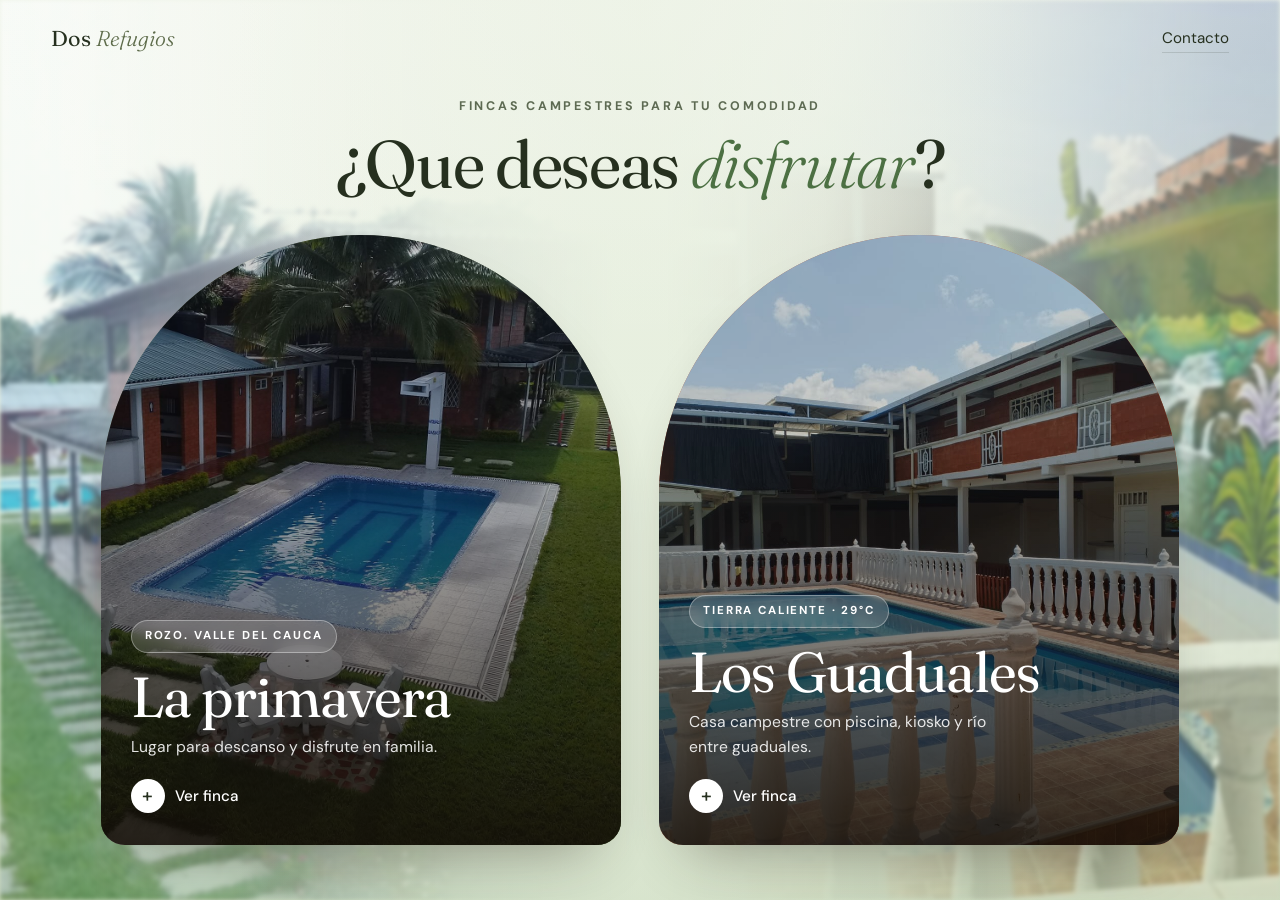
==== index.html @ af1a8a6b "feature. add page index" ====
<!DOCTYPE html>
<html lang="es">
<head>
  <meta charset="UTF-8">
  <meta name="viewport" content="width=device-width, initial-scale=1.0">
  <title>Dos Refugios · Fincas campestres en alquiler</title>
  <meta name="description" content="Alquiler de dos fincas campestres: El Mirador, en la montaña, y Los Guaduales, en tierra caliente.">
  <link rel="preconnect" href="https://fonts.googleapis.com">
  <link rel="preconnect" href="https://fonts.gstatic.com" crossorigin>
  <link href="https://fonts.googleapis.com/css2?family=Fraunces:ital,opsz,wght@0,9..144,300;0,9..144,500;1,9..144,300;1,9..144,400&family=DM+Sans:wght@400;500;700&display=swap" rel="stylesheet">
  <link rel="stylesheet" href="css/inicio.css">
</head>
<body>

  <!-- ============ FONDO: 2 fotos que se funden entre sí ============ -->
  <div class="bg" aria-hidden="true">
    <div class="bg__img bg__img--1"></div>
    <div class="bg__img bg__img--2"></div>
    <div class="bg__veil"></div>
  </div>

  <!-- ============ ENCABEZADO ============ -->
  <header class="top">
    <a href="index.html" class="logo">Dos <em>Refugios</em></a>
    <a href="#contacto" class="top__link">Contacto</a>
  </header>

  <!-- ============ MENÚ INICIAL ============ -->
  <main class="home">
    <div class="intro">
      <p class="intro__eyebrow">Fincas campestres para tu comodidad</p>
      <h1>¿Que deseas <em>disfrutar</em>?</h1>
    </div>

    <!-- Las cards se generan desde js/fincas-data.js -->
    <div class="cards" id="cards"></div>

    <noscript><p class="noscript">Activa JavaScript para ver las fincas.</p></noscript>
  </main>


  <!-- ============ VISTA EXPANDIDA DE FINCA ============ -->
  <div class="detail" id="detail" role="dialog" aria-modal="true" aria-labelledby="detailTitle" hidden>
    <button class="detail__close" id="detailClose" aria-label="Volver a las fincas">✕</button>
    <div class="detail__scroll" id="detailScroll">

      <header class="detail__hero" id="detailHero">
        <div class="detail__hero-text">
          <span class="tag" id="detailTag"></span>
          <h2 id="detailTitle"></h2>
          <p id="detailLema"></p>
        </div>
      </header>

      <div class="detail__body">
        <section class="block block--intro">
          <div>
            <p class="detail__place" id="detailPlace"></p>
            <p class="detail__desc" id="detailDesc"></p>
          </div>
          <ul class="facts" id="detailFacts"></ul>
        </section>

        <section class="block">
          <h3>Fotos</h3>
          <div class="thumbs" id="detailThumbs"></div>
        </section>

        <section class="block">
          <h3>Comodidades</h3>
          <ul class="chips" id="detailAmenities"></ul>
        </section>

        <section class="block">
          <h3>Tarifas</h3>
          <ul class="prices" id="detailPrices"></ul>
          <p class="note">Precios en pesos colombianos. Depósito del 50 % para confirmar.</p>
        </section>

        <div class="detail__cta">
          <a class="btn btn--accent" id="detailWhatsapp" target="_blank" rel="noopener">Reservar por WhatsApp</a>
          <a class="btn btn--line" id="detailPage">Ver página completa</a>
        </div>
      </div>
    </div>
  </div>

  <script src="js/fincas-data.js"></script>
  <script src="js/inicio.js"></script>
</body>
</html>
---- css/inicio.css ----
/* =========================================================
   DOS REFUGIOS · Página de inicio (menú de fincas)
   ========================================================= */

/* ---------- Variables (colores y fondo de página ajustables) ---------- */
:root {
  /* Fondo natural y fresco: cielo claro → verde salvia */
  --fondo-cielo: #f3f6ee;
  --fondo-medio: #e4ecda;
  --fondo-pasto: #d3e0c4;
  --luz-sol: rgba(255, 232, 178, .6);   /* resplandor cálido arriba a la derecha */
  --luz-hoja: rgba(160, 196, 150, .45); /* brillo verde a la izquierda */

  --fondo-pagina: #eef2e6;   /* color de bloques claros (vista expandida) */
  --papel: #fbfcf8;
  --tinta: #26301f;
  --tinta-suave: #5d6a52;
  --linea: rgba(38, 48, 31, .14);
  --colinas: #9fb98b;        /* color de las montañas del pie */
  --musgo: #4c7043;

  /* ---- Fotos de fondo (ajustables) ---- */
  /* Las imágenes se cambian en .bg__img--1 y .bg__img--2 (más abajo) */
  --fondo-1-pos: center 60%;
  --fondo-2-pos: center 55%;
  --velo: .3;         /* 0 = fotos nítidas · 0.8 = muy suaves (más legible) */
  --desenfoque: 2px;  /* 0px = sin desenfoque */
  --fundido: 10%;     /* hasta dónde la foto se ve completa antes de empezar a difuminarse */
  --verde-centro: #e8f0e0;                       /* verde claro del centro */
  --verde-centro-velo: rgba(232, 240, 224, .45); /* refuerzo del verde en el centro */

  --accent: #5d6b4a;         /* lo cambia JS según la finca abierta */

  --serif: "Fraunces", Georgia, serif;
  --sans: "DM Sans", system-ui, sans-serif;

  --arco: 260px 260px 24px 24px; /* forma de las cards (ventana campestre) */
  --ease: cubic-bezier(.76, 0, .24, 1);
  --ease-out: cubic-bezier(.16, 1, .3, 1);
  --gutter: clamp(16px, 4vw, 56px);
}

/* ---------- Base ---------- */
*, *::before, *::after { box-sizing: border-box; margin: 0; padding: 0; }


body {
  min-height: 100vh;
  display: flex;
  flex-direction: column;
  font-family: var(--sans);
  color: var(--tinta);
  background:
    radial-gradient(60vw 55vh at 88% -5%, var(--luz-sol), transparent 70%),
    radial-gradient(55vw 70vh at -5% 35%, var(--luz-hoja), transparent 70%),
    linear-gradient(180deg, var(--fondo-cielo) 0%, var(--fondo-medio) 55%, var(--fondo-pasto) 100%);
  background-color: var(--fondo-medio);
  line-height: 1.6;
  -webkit-font-smoothing: antialiased;
}
body.is-locked { overflow: hidden; }

a { color: inherit; }
button { font: inherit; color: inherit; cursor: pointer; }
em { font-family: var(--serif); font-style: italic; font-weight: 300; }
h1, h2, h3 { font-family: var(--serif); font-weight: 400; line-height: 1.05; letter-spacing: -0.02em; }

/* ---------- Fondo con las 2 fotos ----------
   Cada foto ocupa su mitad de pantalla y se va desvaneciendo poco a
   poco hacia el centro, donde solo queda un verde claro. Así las fotos
   nunca se tocan: entre ellas hay una franja verde suave.             */
.bg {
  position: fixed;
  inset: 0;
  z-index: -1;
  overflow: hidden;
  background: var(--verde-centro);
}
.bg__img {
  position: absolute;
  top: 0; bottom: 0;
  width: 50%;
  background-size: cover;
  background-repeat: no-repeat;
  filter: blur(var(--desenfoque)) saturate(1.05);
  animation: respirar 28s ease-in-out infinite alternate;
}
/* Máscara con varias paradas = degradado largo y suave (no lineal) */
.bg__img--1 {
  left: 0;
  transform-origin: left center;
  background-image: url('../img/fondo-1.jpg'); /* foto izquierda */
  background-position: var(--fondo-1-pos);
  -webkit-mask-image: linear-gradient(90deg, #000 0%, #000 var(--fundido), rgba(0,0,0,.75) calc(var(--fundido) + 20%), rgba(0,0,0,.4) calc(var(--fundido) + 42%), rgba(0,0,0,.12) calc(var(--fundido) + 62%), transparent 96%);
          mask-image: linear-gradient(90deg, #000 0%, #000 var(--fundido), rgba(0,0,0,.75) calc(var(--fundido) + 20%), rgba(0,0,0,.4) calc(var(--fundido) + 42%), rgba(0,0,0,.12) calc(var(--fundido) + 62%), transparent 96%);
}
.bg__img--2 {
  right: 0;
  transform-origin: right center;
  background-image: url('../img/fondo-2.jpg'); /* foto derecha */
  background-position: var(--fondo-2-pos);
  -webkit-mask-image: linear-gradient(270deg, #000 0%, #000 var(--fundido), rgba(0,0,0,.75) calc(var(--fundido) + 20%), rgba(0,0,0,.4) calc(var(--fundido) + 42%), rgba(0,0,0,.12) calc(var(--fundido) + 62%), transparent 96%);
          mask-image: linear-gradient(270deg, #000 0%, #000 var(--fundido), rgba(0,0,0,.75) calc(var(--fundido) + 20%), rgba(0,0,0,.4) calc(var(--fundido) + 42%), rgba(0,0,0,.12) calc(var(--fundido) + 62%), transparent 96%);
  animation-delay: -14s;
}
/* Velo: franja verde clara en el centro + claro arriba + verde abajo */
.bg__veil {
  position: absolute;
  inset: 0;
  background:
    linear-gradient(90deg, transparent 18%, var(--verde-centro-velo) 50%, transparent 82%),
    radial-gradient(70vw 50vh at 50% 0%, rgba(243, 246, 238, .85), transparent 75%),
    linear-gradient(180deg,
      rgba(243, 246, 238, calc(var(--velo) + .15)) 0%,
      rgba(228, 236, 218, var(--velo)) 45%,
      rgba(159, 185, 139, calc(var(--velo) + .1)) 100%);
}
/* Movimiento muy lento para dar vida al fondo */
@keyframes respirar {
  from { transform: scale(1.03); }
  to   { transform: scale(1.08) translateY(-1%); }
}

/* ---------- Encabezado ---------- */
.top {
  display: flex;
  justify-content: space-between;
  align-items: center;
  padding: 22px var(--gutter);
}
.logo { font-family: var(--serif); font-size: 1.35rem; text-decoration: none; }
.logo em { color: var(--accent); }
.top__link { font-size: .95rem; text-decoration: none; border-bottom: 1px solid var(--linea); padding-bottom: 2px; }
.top__link:hover { border-color: currentColor; }

/* ---------- Intro ---------- */
.home { flex: 1; padding: clamp(4px, 2vh, 20px) var(--gutter) 24px; }

.intro { text-align: center; margin-bottom: clamp(22px, 4vh, 40px); }
.intro__eyebrow {
  font-size: .78rem;
  font-weight: 700;
  letter-spacing: .22em;
  text-transform: uppercase;
  color: var(--tinta-suave);
  margin-bottom: 12px;
}
.intro h1 { font-size: clamp(2.2rem, 5.5vw, 4.2rem); }
.intro h1 em { color: var(--musgo); }

/* ---------- Cards ---------- */
.cards {
  display: grid;
  grid-template-columns: repeat(2, minmax(0, 520px));
  justify-content: center;
  gap: clamp(20px, 3vw, 44px);
}

.card {
  position: relative;
  display: block;
  width: 100%;
  /* Alto = pantalla menos encabezado y título, para que quepa completa */
  height: clamp(400px, calc(100vh - 290px), 680px);
  height: clamp(400px, calc(100svh - 290px), 680px);
  border: none;
  border-radius: var(--arco);
  overflow: hidden;
  text-align: left;
  color: #fff;
  background: var(--color);
  box-shadow: 0 30px 60px -30px rgba(46, 36, 25, .45);
  transition: transform .6s var(--ease-out), box-shadow .6s var(--ease-out);
  isolation: isolate;
}
.card:hover, .card:focus-visible { transform: translateY(-8px); box-shadow: 0 40px 70px -30px rgba(46, 36, 25, .55); }
.card:focus-visible { outline: 3px solid var(--color); outline-offset: 6px; }

/* Fondo ajustable: imagen + posición + oscurecido vienen de fincas-data.js */
.card__bg {
  position: absolute; inset: 0;
  background: var(--img) var(--pos, center) / cover no-repeat;
  transition: transform 1.4s var(--ease-out);
  z-index: -2;
}
.card:hover .card__bg { transform: scale(1.06); }
.card::after {
  content: "";
  position: absolute; inset: 0;
  z-index: -1;
  background: linear-gradient(180deg, rgba(0, 0, 0, 0) 30%, rgba(20, 14, 8, .85) 100%),
              rgba(20, 14, 8, var(--dark, .3));
}

.card__body {
  position: absolute;
  left: 0; right: 0; bottom: 0;
  padding: 30px 30px 32px;
}
.tag {
  display: inline-block;
  font-size: .72rem;
  font-weight: 700;
  letter-spacing: .16em;
  text-transform: uppercase;
  padding: 6px 13px;
  border-radius: 999px;
  background: rgba(255, 255, 255, .16);
  border: 1px solid rgba(255, 255, 255, .35);
  backdrop-filter: blur(6px);
}
.card__title {
  display: block;
  font-family: var(--serif);
  font-size: clamp(2.5rem, 4.4vw, 3.8rem);
  line-height: 1.05;
  letter-spacing: -0.02em;
  margin: 14px 0 8px;
}
.card__lema { display: block; opacity: .88; font-size: .98rem; max-width: 320px; }
.card__more {
  display: inline-flex;
  align-items: center;
  gap: 10px;
  margin-top: 20px;
  font-weight: 500;
  font-size: .95rem;
}
.card__plus {
  width: 34px; height: 34px;
  display: grid; place-items: center;
  border-radius: 50%;
  background: #fff;
  color: var(--tinta);
  font-size: 1.2rem;
  transition: transform .5s var(--ease-out);
}
.card:hover .card__plus { transform: rotate(90deg); }

/* ---------- Colinas y pie ---------- */
.hills { display: block; width: 100%; height: 90px; color: var(--colinas); margin-top: 20px; }
.foot {
  background: var(--colinas);
  text-align: center;
  padding: 4px var(--gutter) 22px;
  font-size: .92rem;
  color: var(--tinta);
}
.foot__copy { opacity: .6; font-size: .82rem; margin-top: 4px; }
.noscript { text-align: center; color: var(--tinta-suave); }

/* =========================================================
   VISTA EXPANDIDA
   La card "crece" usando clip-path desde su posición hasta
   cubrir toda la pantalla (las coordenadas las pone JS).
   ========================================================= */
.detail {
  position: fixed;
  inset: 0;
  z-index: 50;
  background: var(--papel);
  transition: clip-path .8s var(--ease);
  will-change: clip-path;
}
.detail[hidden] { display: none; }

.detail__scroll { height: 100%; overflow-y: auto; overscroll-behavior: contain; }

.detail__close {
  position: fixed;
  top: 18px; right: 18px;
  z-index: 3;
  width: 48px; height: 48px;
  border-radius: 50%;
  border: none;
  background: rgba(255, 255, 255, .92);
  color: var(--tinta);
  font-size: 1.1rem;
  box-shadow: 0 8px 24px rgba(0, 0, 0, .2);
  opacity: 0;
  transform: scale(.6);
  transition: opacity .4s, transform .5s var(--ease-out);
}
.detail__close:hover { background: #fff; }

.detail__hero {
  position: relative;
  height: 100vh;
  height: 100svh;
  display: flex;
  align-items: flex-end;
  color: #fff;
  background:
    linear-gradient(180deg, rgba(0, 0, 0, 0) 35%, rgba(20, 14, 8, .8) 100%),
    linear-gradient(rgba(20, 14, 8, var(--dark, .3)), rgba(20, 14, 8, var(--dark, .3))),
    var(--img) var(--pos, center) / cover no-repeat,
    var(--accent);
  transition: background-image .5s;
}
.detail__hero-text {
  width: 100%;
  max-width: 1100px;
  margin: 0 auto;
  padding: 0 var(--gutter) clamp(40px, 9vh, 90px);
}
.detail__hero h2 { font-size: clamp(3.2rem, 10vw, 8rem); font-weight: 300; margin: 16px 0 10px; letter-spacing: -0.04em; }
.detail__hero p { font-size: clamp(1.05rem, 1.8vw, 1.35rem); opacity: .9; max-width: 560px; }

.detail__body {
  max-width: 1100px;
  margin: 0 auto;
  padding: clamp(50px, 8vw, 90px) var(--gutter) 70px;
}

/* Aparición del contenido una vez abierta la card */
.detail__hero-text, .detail__body { opacity: 0; transform: translateY(24px); transition: opacity .6s, transform .8s var(--ease-out); }
.detail.is-ready .detail__hero-text,
.detail.is-ready .detail__body { opacity: 1; transform: none; }
.detail.is-ready .detail__body { transition-delay: .12s; }
.detail.is-ready .detail__close { opacity: 1; transform: none; }

.block { padding: 40px 0; border-top: 1px solid var(--linea); }
.block:first-child { border-top: none; padding-top: 0; }
.block h3 {
  font-family: var(--sans);
  font-size: .78rem;
  font-weight: 700;
  letter-spacing: .2em;
  text-transform: uppercase;
  color: var(--accent);
  margin-bottom: 20px;
}

.block--intro {
  display: grid;
  grid-template-columns: 1.4fr 1fr;
  gap: clamp(30px, 5vw, 70px);
  align-items: start;
}
.detail__place { font-weight: 500; color: var(--accent); margin-bottom: 12px; }
.detail__place::before { content: "📍 "; }
.detail__desc { font-family: var(--serif); font-weight: 300; font-size: clamp(1.25rem, 2.2vw, 1.65rem); line-height: 1.45; }

.facts { list-style: none; display: grid; grid-template-columns: 1fr 1fr; gap: 12px; }
.facts li { background: var(--fondo-pagina); border-radius: 16px; padding: 18px 20px; }
.facts strong { display: block; font-family: var(--serif); font-weight: 400; font-size: 2.2rem; line-height: 1.1; color: var(--accent); }
.facts span { font-size: .88rem; color: var(--tinta-suave); }

.thumbs { display: grid; grid-template-columns: repeat(4, 1fr); gap: 12px; }
.thumb {
  aspect-ratio: 4 / 3;
  border-radius: 14px;
  border: 3px solid transparent;
  background: var(--img) center / cover, var(--accent);
  transition: transform .4s var(--ease-out), border-color .3s;
}
.thumb:hover { transform: translateY(-4px); }
.thumb.is-active { border-color: var(--accent); }

.chips { list-style: none; display: flex; flex-wrap: wrap; gap: 10px; }
.chips li {
  padding: 10px 18px;
  border-radius: 999px;
  border: 1px solid var(--linea);
  background: #fff;
  font-size: .95rem;
}
.chips li::before { content: "✓ "; color: var(--accent); font-weight: 700; }

.prices { list-style: none; display: grid; grid-template-columns: repeat(3, 1fr); gap: 14px; }
.prices li { padding: 24px; border-radius: 18px; border: 1px solid var(--linea); background: #fff; }
.prices span { display: block; font-size: .9rem; color: var(--tinta-suave); }
.prices strong { display: block; font-family: var(--serif); font-weight: 400; font-size: 2rem; color: var(--tinta); margin: 4px 0; }
.note { margin-top: 14px; font-size: .85rem; color: var(--tinta-suave); }

.detail__cta { display: flex; flex-wrap: wrap; gap: 14px; padding-top: 30px; border-top: 1px solid var(--linea); }
.btn {
  display: inline-flex;
  align-items: center;
  justify-content: center;
  padding: 16px 28px;
  border-radius: 999px;
  font-weight: 500;
  text-decoration: none;
  transition: transform .4s var(--ease-out), filter .3s;
}
.btn:hover { transform: translateY(-2px); filter: brightness(1.08); }
.btn--accent { background: var(--accent); color: #fff; }
.btn--line { border: 1px solid var(--tinta); }
.btn[hidden] { display: none; }

/* ---------- Responsive ---------- */
@media (max-width: 820px) {
  .cards { grid-template-columns: minmax(0, 480px); }
  .card { height: clamp(380px, 64svh, 560px); }
  .block--intro { grid-template-columns: 1fr; }
  .prices { grid-template-columns: 1fr; }
  .thumbs { grid-template-columns: repeat(2, 1fr); }
}

/* En celular las fotos se apilan: una arriba y otra abajo, con verde claro en medio */
@media (max-width: 820px) {
  .bg__img { width: 100%; height: 50%; left: 0; right: 0; }
  .bg__img--1 {
    top: 0; bottom: auto;
    transform-origin: center top;
    -webkit-mask-image: linear-gradient(180deg, #000 0%, #000 25%, rgba(0,0,0,.5) 60%, transparent 96%);
            mask-image: linear-gradient(180deg, #000 0%, #000 25%, rgba(0,0,0,.5) 60%, transparent 96%);
  }
  .bg__img--2 {
    top: auto; bottom: 0;
    transform-origin: center bottom;
    -webkit-mask-image: linear-gradient(0deg, #000 0%, #000 25%, rgba(0,0,0,.5) 60%, transparent 96%);
            mask-image: linear-gradient(0deg, #000 0%, #000 25%, rgba(0,0,0,.5) 60%, transparent 96%);
  }
  .bg__veil {
    background:
      linear-gradient(180deg, transparent 25%, var(--verde-centro-velo) 50%, transparent 75%),
      linear-gradient(180deg, rgba(243, 246, 238, calc(var(--velo) + .15)), rgba(228, 236, 218, var(--velo)));
  }
}

@media (max-width: 480px) {
  .card__body { padding: 24px 22px 26px; }
  .detail__cta .btn { width: 100%; }
}

@media (prefers-reduced-motion: reduce) {
  *, *::before, *::after { transition-duration: .01ms !important; animation: none !important; }
}
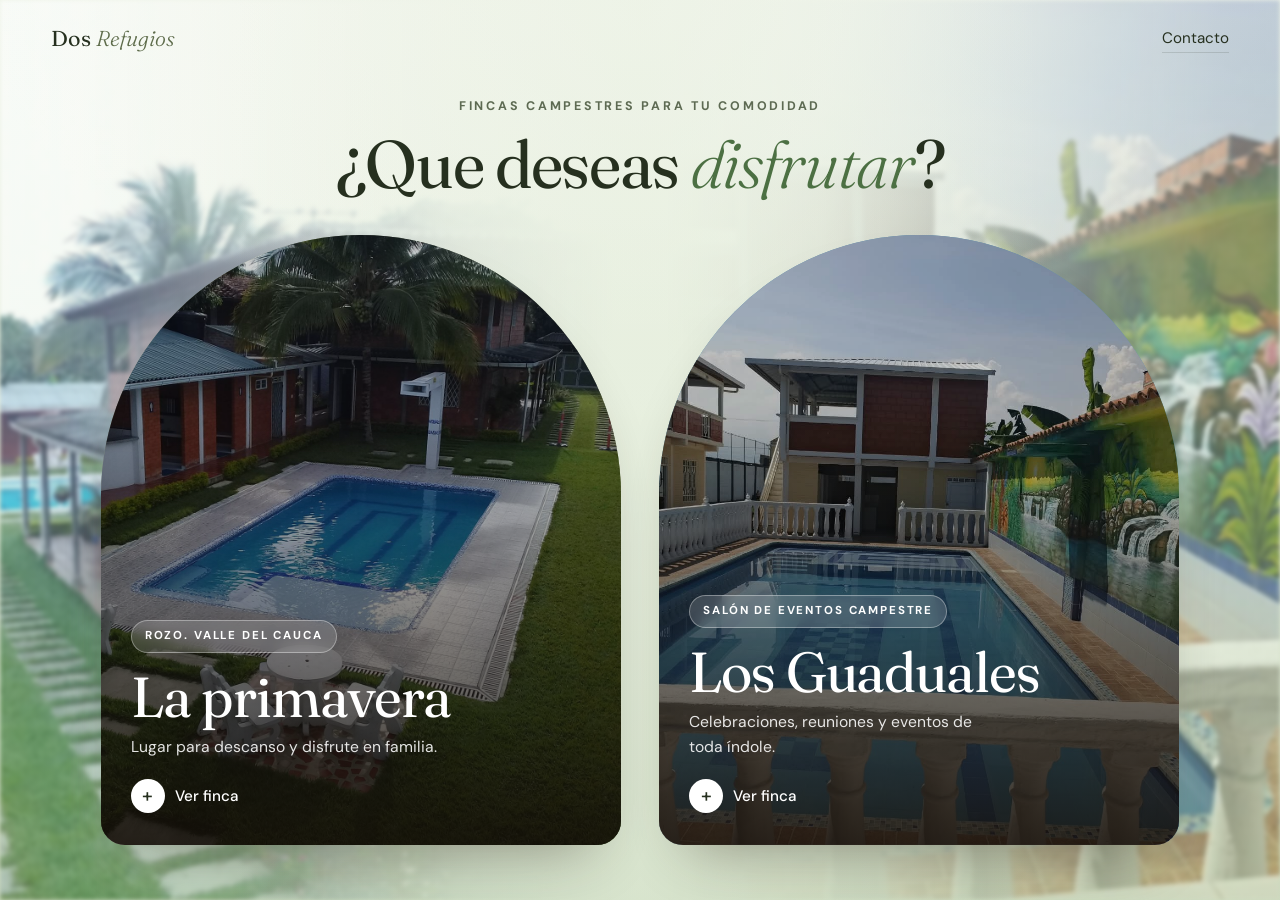
==== commit f9b7683c: "feature: clean unused files" ====
--- a/index.html
+++ b/index.html
@@ -4,11 +4,12 @@
   <meta charset="UTF-8">
   <meta name="viewport" content="width=device-width, initial-scale=1.0">
   <title>Dos Refugios · Fincas campestres en alquiler</title>
-  <meta name="description" content="Alquiler de dos fincas campestres: El Mirador, en la montaña, y Los Guaduales, en tierra caliente.">
+  <meta name="description" content="Finca La Primavera, para descanso en familia, y Los Guaduales, salón campestre para eventos.">
   <link rel="preconnect" href="https://fonts.googleapis.com">
   <link rel="preconnect" href="https://fonts.gstatic.com" crossorigin>
   <link href="https://fonts.googleapis.com/css2?family=Fraunces:ital,opsz,wght@0,9..144,300;0,9..144,500;1,9..144,300;1,9..144,400&family=DM+Sans:wght@400;500;700&display=swap" rel="stylesheet">
   <link rel="stylesheet" href="css/inicio.css">
+  <link rel="stylesheet" href="css/vista-finca.css">
 </head>
 <body>
 
@@ -40,52 +41,18 @@
 
 
   <!-- ============ VISTA EXPANDIDA DE FINCA ============ -->
-  <div class="detail" id="detail" role="dialog" aria-modal="true" aria-labelledby="detailTitle" hidden>
+  <div class="detail" id="detail" role="dialog" aria-modal="true" hidden>
     <button class="detail__close" id="detailClose" aria-label="Volver a las fincas">✕</button>
     <div class="detail__scroll" id="detailScroll">
 
-      <header class="detail__hero" id="detailHero">
-        <div class="detail__hero-text">
-          <span class="tag" id="detailTag"></span>
-          <h2 id="detailTitle"></h2>
-          <p id="detailLema"></p>
-        </div>
-      </header>
-
-      <div class="detail__body">
-        <section class="block block--intro">
-          <div>
-            <p class="detail__place" id="detailPlace"></p>
-            <p class="detail__desc" id="detailDesc"></p>
-          </div>
-          <ul class="facts" id="detailFacts"></ul>
-        </section>
-
-        <section class="block">
-          <h3>Fotos</h3>
-          <div class="thumbs" id="detailThumbs"></div>
-        </section>
-
-        <section class="block">
-          <h3>Comodidades</h3>
-          <ul class="chips" id="detailAmenities"></ul>
-        </section>
-
-        <section class="block">
-          <h3>Tarifas</h3>
-          <ul class="prices" id="detailPrices"></ul>
-          <p class="note">Precios en pesos colombianos. Depósito del 50 % para confirmar.</p>
-        </section>
-
-        <div class="detail__cta">
-          <a class="btn btn--accent" id="detailWhatsapp" target="_blank" rel="noopener">Reservar por WhatsApp</a>
-          <a class="btn btn--line" id="detailPage">Ver página completa</a>
-        </div>
-      </div>
+      <!-- Una vista por finca (las llena js/vista-finca.js; el id = plantilla de la finca) -->
+      <div class="pv" id="primavera" hidden></div>
+      <div class="pv" id="guaduales" hidden></div>
     </div>
   </div>
 
   <script src="js/fincas-data.js"></script>
+  <script src="js/vista-finca.js"></script>
   <script src="js/inicio.js"></script>
 </body>
 </html>
--- a/css/inicio.css
+++ b/css/inicio.css
@@ -11,12 +11,10 @@
   --luz-sol: rgba(255, 232, 178, .6);   /* resplandor cálido arriba a la derecha */
   --luz-hoja: rgba(160, 196, 150, .45); /* brillo verde a la izquierda */
 
-  --fondo-pagina: #eef2e6;   /* color de bloques claros (vista expandida) */
-  --papel: #fbfcf8;
+  --papel: #fbfcf8;          /* fondo de la vista mientras se expande */
   --tinta: #26301f;
   --tinta-suave: #5d6a52;
   --linea: rgba(38, 48, 31, .14);
-  --colinas: #9fb98b;        /* color de las montañas del pie */
   --musgo: #4c7043;
 
   /* ---- Fotos de fondo (ajustables) ---- */
@@ -29,7 +27,7 @@
   --verde-centro: #e8f0e0;                       /* verde claro del centro */
   --verde-centro-velo: rgba(232, 240, 224, .45); /* refuerzo del verde en el centro */
 
-  --accent: #5d6b4a;         /* lo cambia JS según la finca abierta */
+  --accent: #5d6b4a;         /* color del logo */
 
   --serif: "Fraunces", Georgia, serif;
   --sans: "DM Sans", system-ui, sans-serif;
@@ -237,16 +235,6 @@
 }
 .card:hover .card__plus { transform: rotate(90deg); }
 
-/* ---------- Colinas y pie ---------- */
-.hills { display: block; width: 100%; height: 90px; color: var(--colinas); margin-top: 20px; }
-.foot {
-  background: var(--colinas);
-  text-align: center;
-  padding: 4px var(--gutter) 22px;
-  font-size: .92rem;
-  color: var(--tinta);
-}
-.foot__copy { opacity: .6; font-size: .82rem; margin-top: 4px; }
 .noscript { text-align: center; color: var(--tinta-suave); }
 
 /* =========================================================
@@ -283,119 +271,14 @@
 }
 .detail__close:hover { background: #fff; }
 
-.detail__hero {
-  position: relative;
-  height: 100vh;
-  height: 100svh;
-  display: flex;
-  align-items: flex-end;
-  color: #fff;
-  background:
-    linear-gradient(180deg, rgba(0, 0, 0, 0) 35%, rgba(20, 14, 8, .8) 100%),
-    linear-gradient(rgba(20, 14, 8, var(--dark, .3)), rgba(20, 14, 8, var(--dark, .3))),
-    var(--img) var(--pos, center) / cover no-repeat,
-    var(--accent);
-  transition: background-image .5s;
-}
-.detail__hero-text {
-  width: 100%;
-  max-width: 1100px;
-  margin: 0 auto;
-  padding: 0 var(--gutter) clamp(40px, 9vh, 90px);
-}
-.detail__hero h2 { font-size: clamp(3.2rem, 10vw, 8rem); font-weight: 300; margin: 16px 0 10px; letter-spacing: -0.04em; }
-.detail__hero p { font-size: clamp(1.05rem, 1.8vw, 1.35rem); opacity: .9; max-width: 560px; }
-
-.detail__body {
-  max-width: 1100px;
-  margin: 0 auto;
-  padding: clamp(50px, 8vw, 90px) var(--gutter) 70px;
-}
-
-/* Aparición del contenido una vez abierta la card */
-.detail__hero-text, .detail__body { opacity: 0; transform: translateY(24px); transition: opacity .6s, transform .8s var(--ease-out); }
-.detail.is-ready .detail__hero-text,
-.detail.is-ready .detail__body { opacity: 1; transform: none; }
-.detail.is-ready .detail__body { transition-delay: .12s; }
+/* La ✕ aparece cuando la card terminó de abrirse */
 .detail.is-ready .detail__close { opacity: 1; transform: none; }
 
-.block { padding: 40px 0; border-top: 1px solid var(--linea); }
-.block:first-child { border-top: none; padding-top: 0; }
-.block h3 {
-  font-family: var(--sans);
-  font-size: .78rem;
-  font-weight: 700;
-  letter-spacing: .2em;
-  text-transform: uppercase;
-  color: var(--accent);
-  margin-bottom: 20px;
-}
-
-.block--intro {
-  display: grid;
-  grid-template-columns: 1.4fr 1fr;
-  gap: clamp(30px, 5vw, 70px);
-  align-items: start;
-}
-.detail__place { font-weight: 500; color: var(--accent); margin-bottom: 12px; }
-.detail__place::before { content: "📍 "; }
-.detail__desc { font-family: var(--serif); font-weight: 300; font-size: clamp(1.25rem, 2.2vw, 1.65rem); line-height: 1.45; }
-
-.facts { list-style: none; display: grid; grid-template-columns: 1fr 1fr; gap: 12px; }
-.facts li { background: var(--fondo-pagina); border-radius: 16px; padding: 18px 20px; }
-.facts strong { display: block; font-family: var(--serif); font-weight: 400; font-size: 2.2rem; line-height: 1.1; color: var(--accent); }
-.facts span { font-size: .88rem; color: var(--tinta-suave); }
-
-.thumbs { display: grid; grid-template-columns: repeat(4, 1fr); gap: 12px; }
-.thumb {
-  aspect-ratio: 4 / 3;
-  border-radius: 14px;
-  border: 3px solid transparent;
-  background: var(--img) center / cover, var(--accent);
-  transition: transform .4s var(--ease-out), border-color .3s;
-}
-.thumb:hover { transform: translateY(-4px); }
-.thumb.is-active { border-color: var(--accent); }
-
-.chips { list-style: none; display: flex; flex-wrap: wrap; gap: 10px; }
-.chips li {
-  padding: 10px 18px;
-  border-radius: 999px;
-  border: 1px solid var(--linea);
-  background: #fff;
-  font-size: .95rem;
-}
-.chips li::before { content: "✓ "; color: var(--accent); font-weight: 700; }
-
-.prices { list-style: none; display: grid; grid-template-columns: repeat(3, 1fr); gap: 14px; }
-.prices li { padding: 24px; border-radius: 18px; border: 1px solid var(--linea); background: #fff; }
-.prices span { display: block; font-size: .9rem; color: var(--tinta-suave); }
-.prices strong { display: block; font-family: var(--serif); font-weight: 400; font-size: 2rem; color: var(--tinta); margin: 4px 0; }
-.note { margin-top: 14px; font-size: .85rem; color: var(--tinta-suave); }
-
-.detail__cta { display: flex; flex-wrap: wrap; gap: 14px; padding-top: 30px; border-top: 1px solid var(--linea); }
-.btn {
-  display: inline-flex;
-  align-items: center;
-  justify-content: center;
-  padding: 16px 28px;
-  border-radius: 999px;
-  font-weight: 500;
-  text-decoration: none;
-  transition: transform .4s var(--ease-out), filter .3s;
-}
-.btn:hover { transform: translateY(-2px); filter: brightness(1.08); }
-.btn--accent { background: var(--accent); color: #fff; }
-.btn--line { border: 1px solid var(--tinta); }
-.btn[hidden] { display: none; }
 
 /* ---------- Responsive ---------- */
 @media (max-width: 820px) {
   .cards { grid-template-columns: minmax(0, 480px); }
   .card { height: clamp(380px, 64svh, 560px); }
-  .block--intro { grid-template-columns: 1fr; }
-  .prices { grid-template-columns: 1fr; }
-  .thumbs { grid-template-columns: repeat(2, 1fr); }
 }
 
 /* En celular las fotos se apilan: una arriba y otra abajo, con verde claro en medio */
@@ -422,7 +305,6 @@
 
 @media (max-width: 480px) {
   .card__body { padding: 24px 22px 26px; }
-  .detail__cta .btn { width: 100%; }
 }
 
 @media (prefers-reduced-motion: reduce) {
--- a/css/vista-finca.css
+++ b/css/vista-finca.css
@@ -0,0 +1,702 @@
+/* =========================================================
+   LA PRIMAVERA · Vista especial (primera card)
+   Inspirada en laprimavera-finca.github.io: verdes profundos,
+   degradado verde → azul petróleo, carruseles y servicios,
+   llevada a un estilo editorial más moderno.
+   ========================================================= */
+
+.pv {
+  /* ---- Paleta (ajustable) ---- */
+  --pv-bosque: #1d3317;      /* verde profundo (del sitio original #293f15) */
+  --pv-bosque-2: #29451f;
+  --pv-petroleo: #3e7e83;    /* azul petróleo del degradado original */
+  --pv-musgo: #5b7d48;
+  --pv-crema: #f6f3ea;
+  --pv-arena: #ebe5d5;
+
+  /* ---- Fondo verde con textura (ajustable) ---- */
+  /* verdes cálidos (tono oliva / hoja al sol) */
+  --pv-verde: #e1e4c4;        /* fondo principal */
+  --pv-verde-oscuro: #d2d8ae; /* sección Establecimiento */
+  --pv-verde-claro: #e9ebd3;  /* sección Servicios */
+  --pv-verde-noche: #2a3a1a;
+  /* tonos en formato r, g, b (se usan con rgba(var(--x), alfa)) */
+  --pv-tono: 150, 140, 60;        /* brillo de color en fondos y tarjetas */
+  --pv-tono-noche: 120, 130, 50;  /* brillo de la sección Contacto */
+  --pv-nav-rgb: 225, 228, 196;    /* fondo del menú al bajar */
+  --pv-sombra: 42, 58, 26;        /* sombras de tarjetas */
+  --pv-velo: 15, 26, 12;          /* oscurecido del hero y fondos de modal */  /* sección Contacto (verde oliva profundo) */
+  --pv-textura-oscura: url("data:image/svg+xml,%3Csvg xmlns='http://www.w3.org/2000/svg' width='220' height='220'%3E%3Cfilter id='n'%3E%3CfeTurbulence type='fractalNoise' baseFrequency='.85' numOctaves='3' stitchTiles='stitch'/%3E%3CfeColorMatrix values='0 0 0 0 1 0 0 0 0 .95 0 0 0 0 .75 0 0 0 .05 0'/%3E%3C/filter%3E%3Crect width='100%25' height='100%25' filter='url(%23n)'/%3E%3C/svg%3E");
+  /* grano fino tipo papel + líneas suaves tipo fibra vegetal */
+  --pv-textura:
+    url("data:image/svg+xml,%3Csvg xmlns='http://www.w3.org/2000/svg' width='220' height='220'%3E%3Cfilter id='n'%3E%3CfeTurbulence type='fractalNoise' baseFrequency='.85' numOctaves='3' stitchTiles='stitch'/%3E%3CfeColorMatrix values='0 0 0 0 .3 0 0 0 0 .28 0 0 0 0 .08 0 0 0 .09 0'/%3E%3C/filter%3E%3Crect width='100%25' height='100%25' filter='url(%23n)'/%3E%3C/svg%3E"),
+    url("data:image/svg+xml,%3Csvg xmlns='http://www.w3.org/2000/svg' width='2400' height='600'%3E%3Cfilter id='f'%3E%3CfeTurbulence type='fractalNoise' baseFrequency='.005 .04' numOctaves='2' seed='4' stitchTiles='stitch'/%3E%3CfeColorMatrix values='0 0 0 0 .34 0 0 0 0 .34 0 0 0 0 .1 0 0 0 .14 -.04'/%3E%3C/filter%3E%3Crect width='100%25' height='100%25' filter='url(%23f)'/%3E%3C/svg%3E");
+  --pv-tinta: #1b2618;
+  --pv-tinta-suave: #5a6553;
+  --pv-oro: #d5b26a;         /* detalle cálido */
+  --pv-linea: rgba(27, 38, 24, .12);
+
+  --pv-ease: cubic-bezier(.16, 1, .3, 1);
+  --pv-radio: 28px;
+  --pv-nav-h: 84px;
+
+  position: relative;
+  background-color: var(--pv-verde);
+  background-image:
+    var(--pv-textura),
+    radial-gradient(70% 40% at 0% 20%, rgba(255, 246, 214, .5), transparent 70%),
+    radial-gradient(60% 40% at 100% 70%, rgba(var(--pv-tono), .12), transparent 70%);
+  color: var(--pv-tinta);
+  overflow-x: clip;
+}
+.pv[hidden],
+.pv-modal[hidden],
+.pv-viewer[hidden],
+.pv-tabs[hidden],
+.pv-wa[hidden] { display: none !important; }
+
+.detail--pv { background: #e1e4c4; }
+.detail__scroll.is-frozen { overflow: hidden; }
+
+.pv svg { width: 1.15em; height: 1.15em; fill: none; stroke: currentColor; stroke-width: 1.7; stroke-linecap: round; stroke-linejoin: round; flex: none; }
+.pv svg.is-fill, .pv-wa svg { fill: currentColor; stroke: none; }
+.pv img { display: block; max-width: 100%; }
+.pv h2 { font-size: clamp(1.9rem, 3.8vw, 3rem); font-weight: 300; letter-spacing: -0.03em; }
+.pv h2 em { color: var(--pv-musgo); }
+
+.pv-wrap { width: 100%; max-width: 1240px; margin-inline: auto; padding-inline: var(--gutter); }
+
+.pv-eyebrow {
+  display: inline-flex; align-items: center; gap: 12px;
+  font-size: .74rem; font-weight: 700; letter-spacing: .24em; text-transform: uppercase;
+  color: var(--pv-musgo);
+  margin-bottom: 14px;
+}
+.pv-eyebrow::before { content: ""; width: 28px; height: 1px; background: currentColor; opacity: .6; }
+.pv-eyebrow--light { color: rgba(255, 255, 255, .85); }
+
+.pv-head { margin-bottom: clamp(18px, 2vw, 28px); }
+.pv-head h2 { max-width: 900px; }
+
+/* ---------- Botones ---------- */
+.pv-btn {
+  display: inline-flex; align-items: center; justify-content: center; gap: 10px;
+  padding: 15px 26px;
+  border-radius: 999px;
+  border: 1px solid transparent;
+  font-weight: 500; font-size: .96rem;
+  text-decoration: none;
+  background: none;
+  transition: transform .5s var(--pv-ease), background .3s, color .3s, border-color .3s, box-shadow .5s var(--pv-ease);
+}
+.pv-btn:hover { transform: translateY(-2px); }
+.pv-btn--light { background: #fff; color: var(--pv-bosque); box-shadow: 0 10px 30px -12px rgba(0, 0, 0, .35); }
+.pv-btn--light:hover { background: var(--pv-crema); }
+.pv-btn--glass { color: #fff; border-color: rgba(255, 255, 255, .45); background: rgba(255, 255, 255, .08); backdrop-filter: blur(10px); }
+.pv-btn--glass:hover { background: rgba(255, 255, 255, .18); }
+.pv-btn--dark { background: var(--pv-bosque); color: #fff; }
+.pv-btn--dark:hover { background: var(--pv-bosque-2); box-shadow: 0 16px 30px -16px var(--pv-bosque); }
+.pv-btn--sm { padding: 10px 20px; font-size: .9rem; }
+
+.pv-round {
+  width: 48px; height: 48px;
+  display: grid; place-items: center;
+  border-radius: 50%;
+  border: 1px solid rgba(255, 255, 255, .4);
+  background: rgba(255, 255, 255, .08);
+  color: #fff;
+  backdrop-filter: blur(10px);
+  transition: background .3s, transform .4s var(--pv-ease);
+}
+.pv-round:hover { background: rgba(255, 255, 255, .22); transform: scale(1.06); }
+.pv-round--dark { border-color: var(--pv-linea); background: var(--pv-arena); color: var(--pv-tinta); }
+.pv-round--dark:hover { background: #e2dac6; }
+
+/* =========================================================
+   NAV (flota sobre el hero y se vuelve "vidrio" al bajar)
+   ========================================================= */
+.pv-nav {
+  position: sticky; top: 0; z-index: 20;
+  height: var(--pv-nav-h);
+  margin-bottom: calc(var(--pv-nav-h) * -1);
+  display: flex; align-items: center; gap: 24px;
+  padding: 0 calc(var(--gutter) + 64px) 0 var(--gutter); /* deja espacio a la ✕ */
+  color: #fff;
+  transition: background .4s, color .4s, box-shadow .4s, height .4s var(--pv-ease);
+}
+.pv-nav.is-solid {
+  --pv-nav-h: 72px;
+  background: rgba(var(--pv-nav-rgb), .86);
+  backdrop-filter: blur(18px) saturate(1.4);
+  -webkit-backdrop-filter: blur(18px) saturate(1.4);
+  color: var(--pv-tinta);
+  box-shadow: 0 1px 0 var(--pv-linea);
+}
+.pv-nav__logo {
+  display: flex; align-items: center; gap: 12px;
+  border: none; background: none;
+  font-family: var(--serif); font-size: 1.3rem; letter-spacing: -0.01em;
+}
+.pv-nav__logo img { width: 42px; height: 42px; object-fit: contain; border-radius: 50%; background: #fff; padding: 3px; }
+.pv-nav__logo em { color: var(--pv-oro); }
+/* Marca sin logo: hoja dentro de un círculo */
+.pv-nav__mark { width: 42px; height: 42px; display: grid; place-items: center; border-radius: 50%; background: #fff; color: var(--pv-musgo); font-size: 1.2rem; }
+.pv-nav.is-solid .pv-nav__logo em { color: var(--pv-musgo); }
+
+.pv-nav__links { display: flex; gap: 4px; margin-left: auto; }
+.pv-nav__links button {
+  position: relative;
+  border: none; background: none;
+  padding: 8px 14px;
+  font-size: .92rem;
+  opacity: .82;
+  transition: opacity .3s;
+}
+.pv-nav__links button::after {
+  content: ""; position: absolute; left: 14px; right: 14px; bottom: 2px; height: 1px;
+  background: currentColor; transform: scaleX(0); transform-origin: left;
+  transition: transform .5s var(--pv-ease);
+}
+.pv-nav__links button:hover, .pv-nav__links button.is-active { opacity: 1; }
+.pv-nav__links button:hover::after, .pv-nav__links button.is-active::after { transform: scaleX(1); }
+.pv-nav.is-solid .pv-nav__cta { background: var(--pv-bosque); color: #fff; box-shadow: none; }
+
+/* La ✕ de la vista toma el mismo estilo vidrio */
+.detail--pv .detail__close {
+  top: calc((var(--pv-nav-h, 84px) - 48px) / 2);
+  z-index: 30;
+  background: rgba(255, 255, 255, .9);
+  backdrop-filter: blur(10px);
+}
+
+/* =========================================================
+   HERO
+   ========================================================= */
+.pv-hero {
+  position: relative;
+  height: 100vh; height: 100svh;
+  min-height: 560px;
+  display: flex; align-items: flex-end;
+  color: #fff;
+  overflow: hidden;
+  background: var(--pv-bosque);
+}
+.pv-hero__slides, .pv-hero__slide, .pv-hero__shade { position: absolute; inset: 0; }
+.pv-hero__slide {
+  background: var(--img) var(--pos, center) / cover no-repeat;
+  opacity: 0;
+  transform: scale(1.12);
+  transition: opacity 1.6s ease, transform 8s linear;
+}
+.pv-hero__slide.is-active { opacity: 1; transform: scale(1.02); }
+.pv-hero__shade {
+  background:
+    linear-gradient(180deg, rgba(var(--pv-velo), .55) 0%, rgba(var(--pv-velo), 0) 26%),
+    linear-gradient(0deg, rgba(var(--pv-velo), .88) 0%, rgba(var(--pv-velo), .32) 48%, rgba(var(--pv-velo), 0) 72%),
+    linear-gradient(90deg, rgba(var(--pv-velo), .5), transparent 65%),
+    rgba(var(--pv-velo), .16); /* velo general: un poco más opaco para que resalte el nombre */
+}
+.pv-hero__content {
+  position: relative;
+  width: 100%; max-width: 1240px;
+  margin: 0 auto;
+  padding: 0 var(--gutter) clamp(120px, 19vh, 180px);
+}
+.pv-hero__title {
+  font-size: clamp(3.6rem, 11vw, 9.5rem);
+  font-weight: 300;
+  letter-spacing: -0.045em;
+  line-height: .92;
+  margin-bottom: 22px;
+}
+.pv-hero__title em { color: var(--pv-oro); }
+.pv-hero__lead { max-width: 520px; font-size: clamp(1.05rem, 1.6vw, 1.25rem); opacity: .9; margin-bottom: 32px; }
+.pv-hero__actions { display: flex; flex-wrap: wrap; gap: 12px; }
+
+.pv-hero__ui {
+  position: absolute; left: 0; right: 0; bottom: 0;
+  max-width: 1240px; margin: 0 auto;
+  padding: 0 var(--gutter) clamp(28px, 5vh, 44px);
+  display: flex; align-items: center; gap: 24px;
+}
+.pv-hero__count { font-size: .85rem; letter-spacing: .1em; opacity: .8; font-variant-numeric: tabular-nums; }
+.pv-hero__count strong { font-weight: 700; opacity: 1; }
+.pv-hero__bars { flex: 1; display: flex; gap: 8px; max-width: 420px; }
+.pv-hero__bar { flex: 1; height: 22px; border: none; background: none; padding: 10px 0; }
+.pv-hero__bar span { display: block; height: 2px; background: rgba(255, 255, 255, .3); border-radius: 2px; overflow: hidden; }
+.pv-hero__bar span::after { content: ""; display: block; height: 100%; background: #fff; transform: scaleX(0); transform-origin: left; }
+.pv-hero__bar.is-active span::after { animation: pv-progress 6.5s linear forwards; }
+@keyframes pv-progress { to { transform: scaleX(1); } }
+.pv-hero__arrows { display: flex; gap: 10px; margin-left: auto; }
+
+.pv-hero__scroll {
+  position: absolute; right: var(--gutter); top: 50%;
+  writing-mode: vertical-rl;
+  font-size: .7rem; letter-spacing: .3em; text-transform: uppercase; opacity: .7;
+}
+.pv-hero__scroll::after {
+  content: ""; display: block; width: 1px; height: 56px; margin: 14px auto 0;
+  background: linear-gradient(#fff, transparent);
+  animation: pv-drip 2.2s var(--pv-ease) infinite;
+}
+@keyframes pv-drip { from { transform: scaleY(0); transform-origin: top; } 50% { transform: scaleY(1); transform-origin: top; } 51% { transform-origin: bottom; } to { transform: scaleY(0); transform-origin: bottom; } }
+
+/* Entrada del texto del hero cuando la card termina de abrirse */
+.pv-hero__content > *, .pv-hero__ui { opacity: 0; transform: translateY(26px); transition: opacity .8s, transform 1s var(--pv-ease); }
+.detail.is-ready .pv-hero__content > *, .detail.is-ready .pv-hero__ui { opacity: 1; transform: none; }
+.detail.is-ready .pv-hero__content > :nth-child(2) { transition-delay: .08s; }
+.detail.is-ready .pv-hero__content > :nth-child(3) { transition-delay: .16s; }
+.detail.is-ready .pv-hero__content > :nth-child(4) { transition-delay: .24s; }
+.detail.is-ready .pv-hero__ui { transition-delay: .32s; }
+
+/* =========================================================
+   APARICIÓN AL HACER SCROLL
+   ========================================================= */
+[data-pv-reveal] { opacity: 0; transform: translateY(36px); transition: opacity .9s ease var(--d, 0s), transform 1.1s var(--pv-ease) var(--d, 0s); }
+[data-pv-reveal].is-in { opacity: 1; transform: none; }
+
+/* =========================================================
+   INTRO · Tu descanso es la prioridad
+   ========================================================= */
+.pv-intro { text-align: center; padding-block: clamp(32px, 4vw, 48px) clamp(24px, 3vw, 36px); max-width: 980px; }
+.pv-leaf { display: inline-grid; place-items: center; width: 44px; height: 44px; border-radius: 50%; background: rgba(255, 255, 255, .55); color: var(--pv-musgo); font-size: 1.1rem; margin-bottom: 12px; }
+.pv .pv-intro__title { font-size: clamp(2.1rem, 4.4vw, 3.6rem); margin-bottom: 14px; }
+.pv-intro__text { font-family: var(--serif); font-weight: 300; font-size: clamp(1.05rem, 1.6vw, 1.3rem); line-height: 1.5; color: var(--pv-tinta-suave); max-width: 820px; margin: 0 auto 20px; }
+.pv-highlights { list-style: none; display: flex; flex-wrap: wrap; justify-content: center; gap: 10px; }
+.pv-highlights li {
+  padding: 10px 18px 10px 16px;
+  border: 1px solid var(--pv-linea);
+  border-radius: 999px;
+  background: #fff;
+  font-size: .92rem;
+}
+.pv-highlights li::before { content: ""; display: inline-block; width: 7px; height: 7px; border-radius: 50%; background: var(--pv-musgo); margin-right: 10px; vertical-align: middle; }
+
+/* =========================================================
+   CONÓCENOS · imagen + panel en degradado (como el original)
+   ========================================================= */
+.pv-stories { display: grid; gap: clamp(20px, 2.5vw, 32px); padding-bottom: clamp(36px, 4.5vw, 56px); }
+.pv-story { display: grid; grid-template-columns: 1.15fr 1fr; align-items: center; }
+.pv-story__img { grid-column: 1; grid-row: 1; aspect-ratio: 16 / 10; border-radius: var(--pv-radio); overflow: hidden; margin: 0; }
+.pv-story__img img { width: 100%; height: 100%; object-fit: cover; transition: transform 1.6s var(--pv-ease); }
+.pv-story:hover .pv-story__img img { transform: scale(1.05); }
+.pv-story__panel {
+  grid-column: 2; grid-row: 1;
+  margin-left: -18%;
+  position: relative; z-index: 1;
+  padding: clamp(22px, 3vw, 40px);
+  border-radius: var(--pv-radio);
+  color: #fff;
+  background:
+    radial-gradient(120% 80% at 100% 0%, rgba(213, 178, 106, .18), transparent 60%),
+    linear-gradient(-150deg, var(--pv-petroleo), var(--pv-bosque) 75%);
+  box-shadow: 0 40px 80px -40px rgba(29, 51, 23, .7);
+}
+.pv-story__panel h2 { margin-bottom: 12px; }
+.pv-story__panel h2 em { color: var(--pv-oro); }
+.pv-story__panel p { opacity: .86; line-height: 1.65; font-size: .96rem; }
+.pv-story__num { display: block; font-family: var(--serif); font-size: .95rem; letter-spacing: .1em; opacity: .55; margin-bottom: 8px; }
+
+.pv-story--rev { grid-template-columns: 1fr 1.15fr; }
+.pv-story--rev .pv-story__img { grid-column: 2; }
+.pv-story--rev .pv-story__panel {
+  grid-column: 1; margin-left: 0; margin-right: -18%;
+  background:
+    radial-gradient(120% 80% at 0% 0%, rgba(213, 178, 106, .18), transparent 60%),
+    linear-gradient(-50deg, var(--pv-bosque) 25%, var(--pv-petroleo));
+}
+
+/* =========================================================
+   ESTABLECIMIENTO · dos filas de fotos en movimiento
+   ========================================================= */
+.pv-estab { padding-block: clamp(36px, 4.5vw, 56px); background-color: var(--pv-verde-oscuro); background-image: var(--pv-textura); position: relative; }
+/* Los carruseles quedan dentro del mismo ancho que el resto del contenido */
+.pv-estab__rows {
+  border-radius: var(--pv-radio);
+  overflow: hidden;
+}
+.pv-marquee {
+  overflow: hidden;
+  -webkit-mask-image: linear-gradient(90deg, transparent, #000 5%, #000 95%, transparent);
+          mask-image: linear-gradient(90deg, transparent, #000 5%, #000 95%, transparent);
+}
+.pv-marquee + .pv-marquee { margin-top: 12px; }
+.pv-marquee__track { display: flex; width: max-content; animation: pv-marquee 60s linear infinite; }
+.pv-marquee--right .pv-marquee__track { animation-direction: reverse; animation-duration: 70s; }
+.pv-marquee:hover .pv-marquee__track { animation-play-state: paused; }
+@keyframes pv-marquee { from { transform: translateX(0); } to { transform: translateX(-50%); } }
+.pv-marquee__item {
+  flex: none;
+  width: clamp(190px, 21vw, 300px);
+  aspect-ratio: 3 / 2;
+  margin-right: 12px; /* margen (no gap) para que el bucle sea exacto */
+  padding: 0; border: none;
+  border-radius: 20px;
+  overflow: hidden;
+  background: #d9d1bc;
+}
+.pv-marquee__item img { width: 100%; height: 100%; object-fit: cover; transition: transform 1s var(--pv-ease), filter .4s; }
+.pv-marquee__item:hover img { transform: scale(1.07); filter: brightness(1.05); }
+
+/* =========================================================
+   EXPERIENCIAS
+   ========================================================= */
+.pv-exp {
+  display: grid; grid-template-columns: 1fr 1fr; gap: clamp(28px, 4vw, 56px); align-items: center;
+  padding-block: clamp(36px, 4.5vw, 56px);
+}
+.pv-exp__media { position: relative; aspect-ratio: 4 / 3; max-height: 420px; width: 100%; border-radius: 160px 160px var(--pv-radio) var(--pv-radio); overflow: hidden; background: var(--pv-verde-oscuro); }
+.pv-exp__img { position: absolute; inset: 0; width: 100%; height: 100%; object-fit: cover; opacity: 0; transform: scale(1.06); transition: opacity 1.2s ease, transform 5s ease; }
+.pv-exp__img.is-active { opacity: 1; transform: scale(1); }
+.pv-exp__dots { position: absolute; left: 0; right: 0; bottom: 22px; display: flex; justify-content: center; gap: 8px; }
+.pv-exp__dots button { width: 8px; height: 8px; border-radius: 99px; border: none; background: rgba(255, 255, 255, .55); transition: width .5s var(--pv-ease), background .3s; }
+.pv-exp__dots button.is-active { width: 28px; background: #fff; }
+.pv-exp__text h2 { margin-bottom: 14px; }
+.pv-exp__text p { color: var(--pv-tinta-suave); line-height: 1.65; margin-bottom: 12px; }
+.pv-exp__text .pv-btn { margin-top: 8px; }
+
+/* =========================================================
+   SERVICIOS
+   ========================================================= */
+.pv-services { padding-block: clamp(36px, 4.5vw, 56px); background-color: var(--pv-verde-claro); background-image: var(--pv-textura); position: relative; }
+.pv-services__grid { display: grid; grid-template-columns: repeat(3, 1fr); gap: 20px; }
+/* Con 2 tarjetas: dos columnas y fotos más panorámicas */
+.pv-services__grid--n2 { grid-template-columns: repeat(2, 1fr); }
+.pv-services__grid--n2 .pv-service__media { aspect-ratio: 16 / 9; }
+/* Card: foto arriba + panel verde cálido con textura */
+.pv-service {
+  display: flex; flex-direction: column;
+  padding: 10px;
+  border: 1px solid rgba(255, 255, 255, .55);
+  border-radius: var(--pv-radio);
+  text-align: left; color: var(--pv-tinta);
+  background-color: var(--pv-verde-oscuro);
+  background-image:
+    var(--pv-textura),
+    radial-gradient(90% 60% at 0% 100%, rgba(255, 246, 214, .55), transparent 70%),
+    radial-gradient(70% 60% at 100% 0%, rgba(var(--pv-tono), .18), transparent 70%);
+  box-shadow: 0 20px 40px -28px rgba(var(--pv-sombra), .55);
+  transition: transform .6s var(--pv-ease), box-shadow .6s var(--pv-ease);
+}
+.pv-service:hover { transform: translateY(-6px); box-shadow: 0 30px 50px -28px rgba(var(--pv-sombra), .7); }
+.pv-service:focus-visible { outline: 3px solid var(--pv-musgo); outline-offset: 4px; }
+.pv-service__media {
+  position: relative; display: block;
+  aspect-ratio: 4 / 3;
+  border-radius: calc(var(--pv-radio) - 8px);
+  overflow: hidden;
+  background: var(--pv-verde);
+}
+.pv-service__media img { width: 100%; height: 100%; object-fit: cover; transition: transform 1.4s var(--pv-ease); }
+.pv-service:hover .pv-service__media img { transform: scale(1.07); }
+.pv-service__num {
+  position: absolute; top: 12px; left: 12px;
+  padding: 5px 11px; border-radius: 99px;
+  font-size: .72rem; letter-spacing: .12em; color: #fff;
+  background: rgba(var(--pv-velo), .35); border: 1px solid rgba(255, 255, 255, .35); backdrop-filter: blur(8px);
+}
+.pv-service__body { display: block; padding: 16px 12px 10px; }
+.pv-service__title { display: block; font-family: var(--serif); font-size: clamp(1.7rem, 2.4vw, 2.1rem); font-weight: 300; letter-spacing: -0.02em; line-height: 1.05; }
+.pv-service__text { display: block; color: var(--pv-tinta-suave); font-size: .93rem; margin: 6px 0 0; }
+.pv-service__more {
+  display: inline-flex; align-items: center; gap: 10px;
+  margin-top: 14px;
+  font-weight: 500; font-size: .9rem; color: var(--pv-bosque);
+}
+.pv-service__arrow { width: 32px; height: 32px; display: grid; place-items: center; border-radius: 50%; background: var(--pv-bosque); color: #fff; transition: transform .5s var(--pv-ease); }
+.pv-service:hover .pv-service__arrow { transform: translateX(4px); }
+
+/* =========================================================
+   CONTACTO
+   ========================================================= */
+.pv-contact {
+  position: relative;
+  color: #fff;
+  background:
+    radial-gradient(60% 50% at 100% 0%, rgba(var(--pv-tono-noche), .4), transparent 70%),
+    radial-gradient(50% 60% at 0% 100%, rgba(213, 178, 106, .12), transparent 70%),
+    var(--pv-textura-oscura),
+    var(--pv-verde-noche);
+  padding-top: clamp(36px, 4.5vw, 56px);
+}
+.pv-contact__inner { display: grid; grid-template-columns: 1.25fr 1fr; gap: clamp(24px, 3.5vw, 48px); align-items: center; }
+.pv-contact h2 { margin-bottom: 18px; }
+/* Si solo hay una tarjeta de contacto, ocupa todo el ancho */
+.pv-contact__list li:only-child { grid-column: 1 / -1; }
+/* Contacto sin mapa: una sola columna */
+.pv-contact__inner--solo { grid-template-columns: 1fr; }
+.pv-contact__inner--solo .pv-contact__list { grid-template-columns: repeat(auto-fit, minmax(240px, 1fr)); }
+.pv-contact h2 em { color: var(--pv-oro); }
+.pv-contact__list { list-style: none; display: grid; grid-template-columns: 1fr 1fr; gap: 10px; margin-bottom: 18px; }
+.pv-contact__list li {
+  display: flex; gap: 12px; align-items: flex-start;
+  padding: 12px 14px;
+  border-radius: 16px;
+  background: rgba(255, 255, 255, .05);
+  border: 1px solid rgba(255, 255, 255, .1);
+  transition: background .3s, border-color .3s;
+}
+.pv-contact__list li:hover { background: rgba(255, 255, 255, .09); border-color: rgba(255, 255, 255, .2); }
+.pv-ico { width: 36px; height: 36px; display: grid; place-items: center; border-radius: 11px; background: rgba(213, 178, 106, .16); color: var(--pv-oro); font-size: 1.15rem; flex: none; }
+.pv-contact__list h3 { font-family: var(--sans); font-size: .74rem; font-weight: 700; letter-spacing: .18em; text-transform: uppercase; opacity: .6; margin-bottom: 4px; }
+.pv-contact__list p { font-size: .9rem; line-height: 1.5; }
+.pv-contact__list a { color: #fff; text-decoration: none; border-bottom: 1px solid rgba(255, 255, 255, .3); transition: border-color .3s; }
+.pv-contact__list a:hover { border-color: var(--pv-oro); }
+.pv-contact__actions { display: flex; flex-wrap: wrap; gap: 12px; }
+
+.pv-map { height: 300px; border-radius: var(--pv-radio); overflow: hidden; background: var(--pv-bosque-2); border: 1px solid rgba(255, 255, 255, .1); }
+.pv-map iframe { width: 100%; height: 100%; border: 0; display: block; filter: saturate(.85) contrast(1.05); }
+
+.pv-footer {
+  display: flex; flex-wrap: wrap; justify-content: space-between; align-items: center; gap: 14px;
+  margin-top: clamp(28px, 3.5vw, 40px);
+  padding-block: 16px 20px;
+  border-top: 1px solid rgba(255, 255, 255, .12);
+  font-size: .86rem;
+}
+.pv-footer p { opacity: .6; }
+.pv-footer__top { border: none; background: none; color: #fff; opacity: .75; font-size: .86rem; }
+.pv-footer__top:hover { opacity: 1; }
+
+/* =========================================================
+   MODAL DE SERVICIO
+   ========================================================= */
+.pv-modal {
+  position: fixed; inset: 0; z-index: 60;
+  display: grid; place-items: center;      /* siempre centrado en la pantalla */
+  padding: clamp(14px, 3vw, 32px);
+  background: rgba(var(--pv-velo), .5);
+  backdrop-filter: blur(10px);
+  -webkit-backdrop-filter: blur(10px);
+  opacity: 0;
+  transition: opacity .35s;
+}
+.pv-modal.is-open { opacity: 1; }
+.pv-modal__card {
+  position: relative;
+  width: min(940px, 100%);
+  max-height: min(640px, calc(100svh - 48px));
+  display: flex; flex-direction: column;
+  overflow: hidden;
+  border-radius: var(--pv-radio);
+  padding: clamp(20px, 3vw, 32px);
+  /* mismo verde cálido con textura del fondo de la página */
+  background-color: var(--pv-verde);
+  background-image:
+    var(--pv-textura),
+    radial-gradient(70% 50% at 0% 0%, rgba(255, 246, 214, .6), transparent 70%),
+    radial-gradient(60% 50% at 100% 100%, rgba(var(--pv-tono), .16), transparent 70%);
+  border: 1px solid rgba(255, 255, 255, .5);
+  box-shadow: 0 50px 100px -30px rgba(var(--pv-velo), .55);
+  transform: translateY(18px) scale(.96);
+  transition: transform .6s var(--pv-ease);
+}
+.pv-modal.is-open .pv-modal__card { transform: none; }
+
+.pv-modal__head { display: flex; justify-content: space-between; align-items: center; gap: 20px; margin-bottom: 16px; flex: none; }
+.pv-modal__head .pv-eyebrow { margin-bottom: 4px; }
+.pv-modal__head h2 { font-size: clamp(1.9rem, 3.4vw, 2.6rem); }
+.pv-modal .pv-round--dark { background: rgba(255, 255, 255, .6); border-color: rgba(27, 38, 24, .1); }
+.pv-modal .pv-round--dark:hover { background: #fff; }
+
+/* Cuerpo en dos columnas: información | galería (cada una con su propio scroll) */
+.pv-modal__body {
+  flex: 1; min-height: 0;
+  display: grid; grid-template-columns: minmax(240px, 300px) 1fr; gap: clamp(18px, 2.5vw, 28px);
+}
+.pv-modal__info { overflow-y: auto; overscroll-behavior: contain; padding-right: 4px; display: flex; flex-direction: column; align-items: flex-start; }
+.pv-modal__desc { color: var(--pv-tinta-suave); margin-bottom: 18px; font-size: .95rem; line-height: 1.6; }
+.pv-modal__cta { margin-top: auto; }
+
+.pv-tabs { display: flex; width: 100%; gap: 3px; padding: 4px; border-radius: 999px; background: rgba(255, 255, 255, .45); border: 1px solid rgba(27, 38, 24, .08); margin-bottom: 18px; }
+.pv-tabs button { flex: 1; white-space: nowrap; border: none; background: none; padding: 8px 10px; border-radius: 999px; font-size: .85rem; color: var(--pv-tinta-suave); transition: background .3s, color .3s, box-shadow .3s; }
+.pv-tabs button.is-active { background: var(--pv-bosque); color: #fff; box-shadow: 0 4px 14px -6px rgba(0, 0, 0, .3); }
+
+.pv-modal__label { font-size: .7rem; font-weight: 700; letter-spacing: .2em; text-transform: uppercase; color: var(--pv-musgo); margin-bottom: 10px; }
+.pv-chips { list-style: none; display: flex; flex-wrap: wrap; gap: 6px; margin-bottom: 20px; }
+.pv-chips li { padding: 6px 12px; border-radius: 999px; background: rgba(255, 255, 255, .7); border: 1px solid rgba(27, 38, 24, .08); font-size: .84rem; animation: pv-pop .5s var(--pv-ease) both; }
+.pv-chips li::before { content: "✓"; color: var(--pv-musgo); font-weight: 700; margin-right: 6px; }
+
+.pv-grid {
+  overflow-y: auto; overscroll-behavior: contain;
+  display: grid; grid-template-columns: repeat(3, 1fr); grid-auto-rows: 120px; gap: 10px;
+  align-content: start;
+  border-radius: 18px;
+}
+.pv-grid__item { border: none; padding: 0; border-radius: 14px; overflow: hidden; background: var(--pv-verde-oscuro); animation: pv-pop .7s var(--pv-ease) var(--d, 0s) both; }
+.pv-grid__item:first-child { grid-column: span 2; grid-row: span 2; }
+.pv-grid__item img { width: 100%; height: 100%; object-fit: cover; transition: transform 1s var(--pv-ease); }
+.pv-grid__item:hover img { transform: scale(1.06); }
+@keyframes pv-pop { from { opacity: 0; transform: translateY(14px); } }
+
+/* =========================================================
+   VISOR DE FOTOS
+   ========================================================= */
+.pv-viewer {
+  position: fixed; inset: 0; z-index: 70;
+  display: grid; place-items: center;
+  padding: 70px clamp(12px, 8vw, 110px);
+  background: rgba(10, 16, 8, .94);
+  opacity: 0;
+  transition: opacity .3s;
+}
+.pv-viewer.is-open { opacity: 1; }
+.pv-viewer img { max-width: 100%; max-height: calc(100svh - 140px); border-radius: 14px; object-fit: contain; opacity: 0; transform: scale(.98); transition: opacity .4s, transform .6s var(--pv-ease); }
+.pv-viewer img.is-in { opacity: 1; transform: none; }
+.pv-viewer__close { position: absolute; top: 18px; right: 18px; }
+.pv-viewer__prev, .pv-viewer__next { position: absolute; top: 50%; translate: 0 -50%; }
+.pv-viewer__prev { left: clamp(10px, 2vw, 30px); }
+.pv-viewer__next { right: clamp(10px, 2vw, 30px); }
+.pv-viewer__count { position: absolute; bottom: 24px; left: 50%; translate: -50% 0; color: #fff; opacity: .7; font-size: .85rem; letter-spacing: .12em; }
+
+/* =========================================================
+   WHATSAPP FLOTANTE
+   ========================================================= */
+.pv-wa {
+  position: fixed; right: 22px; bottom: 22px; z-index: 40;
+  width: 60px; height: 60px;
+  display: grid; place-items: center;
+  border-radius: 50%;
+  background: #25d366; color: #fff;
+  box-shadow: 0 14px 30px -10px rgba(37, 211, 102, .7);
+  opacity: 0; transform: scale(.6);
+  transition: opacity .4s, transform .6s var(--pv-ease, ease);
+}
+.pv-wa svg { width: 30px; height: 30px; }
+.pv-wa::before { content: ""; position: absolute; inset: 0; border-radius: 50%; border: 2px solid #25d366; animation: pv-ping 2.4s ease-out infinite; }
+@keyframes pv-ping { from { transform: scale(1); opacity: .7; } to { transform: scale(1.6); opacity: 0; } }
+.detail.is-ready .pv-wa { opacity: 1; transform: none; }
+.pv-wa:hover { transform: scale(1.08); }
+
+/* =========================================================
+   LATERALES · ramas de hojas con parallax suave al bajar
+   (solo en pantallas anchas, donde hay espacio a los lados)
+   ========================================================= */
+.pv-sides { display: none; }
+@media (min-width: 1200px) {
+  .pv-sides {
+    display: block;
+    position: fixed; inset: 0;
+    z-index: 1;
+    pointer-events: none;
+    opacity: 0;
+    transition: opacity 1.2s ease;
+  }
+  .pv.is-past-hero .pv-sides { opacity: 1; }
+  .pv.is-dark-zone .pv-sides { opacity: .25; }
+
+  .pv-side { position: absolute; top: 0; bottom: 0; width: 150px; color: var(--pv-musgo); }
+  .pv-side--l { left: 0; }
+  .pv-side--r { right: 0; transform: scaleX(-1); }
+
+  .pv .pv-branch {
+    position: absolute; left: -24px; top: 6vh;
+    width: 130px; height: auto;
+    opacity: .22;
+    transform: translateY(calc(var(--pv-y, 0) * -0.06px)) rotate(calc(var(--pv-y, 0) * 0.004deg));
+    transform-origin: top left;
+    will-change: transform;
+  }
+  .pv .pv-side--r .pv-branch { top: 38vh; }
+
+  .pv .pv-sides svg { fill: currentColor; stroke: none; }
+  .pv .pv-float {
+    position: absolute;
+    width: 22px; height: 22px;
+    opacity: .3;
+    will-change: transform;
+  }
+  .pv .pv-float--1 { left: 46px; top: 70vh; transform: translateY(calc(var(--pv-y, 0) * -0.14px)) rotate(calc(var(--pv-y, 0) * 0.05deg)); }
+  .pv .pv-float--2 { left: 92px; top: 105vh; width: 16px; height: 16px; transform: translateY(calc(var(--pv-y, 0) * -0.22px)) rotate(calc(var(--pv-y, 0) * -0.07deg)); }
+  .pv .pv-float--3 { left: 30px; top: 140vh; width: 18px; height: 18px; transform: translateY(calc(var(--pv-y, 0) * -0.18px)) rotate(calc(var(--pv-y, 0) * 0.06deg)); }
+
+  /* línea fina de progreso a la izquierda */
+  .pv-progress {
+    position: absolute; left: 22px; top: 50%;
+    width: 1px; height: 140px; translate: 0 -50%;
+    background: rgba(29, 51, 23, .14);
+    transform: none;
+  }
+  .pv-progress::after {
+    content: ""; position: absolute; inset: 0;
+    background: var(--pv-musgo);
+    transform: scaleY(var(--pv-p, 0)); transform-origin: top;
+  }
+}
+
+/* =========================================================
+   TEMA AZUL CÁLIDO (Los Guaduales: data → tema: 'azul')
+   Mismo diseño, otra paleta: azules suaves con brillo crema
+   ========================================================= */
+.pv--azul {
+  --pv-verde: #d6e2e7;        /* fondo principal */
+  --pv-verde-oscuro: #c3d5dd; /* sección Instalaciones */
+  --pv-verde-claro: #e3ecef;  /* sección Eventos */
+  --pv-verde-noche: #1b3242;  /* sección Contacto */
+  --pv-bosque: #1b3242;       /* botones oscuros, pestañas activas */
+  --pv-bosque-2: #25465c;
+  --pv-petroleo: #4f8ca3;     /* degradado de los paneles */
+  --pv-musgo: #3b6f87;        /* acentos: títulos en cursiva, etiquetas */
+  --pv-tinta: #172430;
+  --pv-tinta-suave: #4f6170;
+  --pv-tono: 70, 125, 160;
+  --pv-tono-noche: 70, 135, 165;
+  --pv-nav-rgb: 214, 226, 231;
+  --pv-sombra: 27, 50, 66;
+  --pv-velo: 10, 22, 32;
+  --pv-textura:
+    url("data:image/svg+xml,%3Csvg xmlns='http://www.w3.org/2000/svg' width='220' height='220'%3E%3Cfilter id='n'%3E%3CfeTurbulence type='fractalNoise' baseFrequency='.85' numOctaves='3' stitchTiles='stitch'/%3E%3CfeColorMatrix values='0 0 0 0 .1 0 0 0 0 .2 0 0 0 0 .3 0 0 0 .09 0'/%3E%3C/filter%3E%3Crect width='100%25' height='100%25' filter='url(%23n)'/%3E%3C/svg%3E"),
+    url("data:image/svg+xml,%3Csvg xmlns='http://www.w3.org/2000/svg' width='2400' height='600'%3E%3Cfilter id='f'%3E%3CfeTurbulence type='fractalNoise' baseFrequency='.005 .04' numOctaves='2' seed='4' stitchTiles='stitch'/%3E%3CfeColorMatrix values='0 0 0 0 .12 0 0 0 0 .26 0 0 0 0 .38 0 0 0 .14 -.04'/%3E%3C/filter%3E%3Crect width='100%25' height='100%25' filter='url(%23f)'/%3E%3C/svg%3E");
+}
+.detail--azul { background: #d6e2e7; }
+
+/* =========================================================
+   RESPONSIVE
+   ========================================================= */
+@media (max-width: 1020px) {
+  .pv-nav__links { display: none; }
+  .pv-nav__cta { margin-left: auto; }
+}
+
+@media (max-width: 860px) {
+  .pv-story, .pv-story--rev { grid-template-columns: 1fr; }
+  .pv-story__img, .pv-story--rev .pv-story__img { grid-column: 1; grid-row: 1; aspect-ratio: 4 / 3; }
+  .pv-story__panel, .pv-story--rev .pv-story__panel { grid-column: 1; grid-row: 2; margin: -60px 16px 0; }
+  .pv-exp { grid-template-columns: 1fr; }
+  .pv-exp__media { max-width: 460px; width: 100%; margin-inline: auto; }
+  .pv-services__grid { grid-template-columns: 1fr; max-width: 480px; margin-inline: auto; }
+  .pv-contact__inner { grid-template-columns: 1fr; }
+  .pv-map { height: 240px; }
+  .pv-hero__scroll { display: none; }
+  .pv-grid { grid-template-columns: repeat(2, 1fr); }
+  .pv-modal__card { max-height: calc(100svh - 28px); overflow-y: auto; }
+  .pv-modal__body { grid-template-columns: 1fr; flex: none; }
+  .pv-modal__info, .pv-grid { overflow: visible; }
+  .pv-modal__cta { margin-top: 0; }
+  .pv-grid { grid-auto-rows: 110px; }
+}
+
+@media (max-width: 560px) {
+  .pv { --pv-nav-h: 68px; }
+  .pv-nav { gap: 12px; padding-right: 76px; }
+  .pv-nav__logo > span:not(.pv-nav__mark) { display: none; }
+  .detail--pv .detail__close { top: 10px; right: 12px; }
+  .pv-hero__title { font-size: clamp(3.2rem, 17vw, 4.6rem); }
+  .pv-hero__actions .pv-btn { flex: 1 1 100%; }
+  .pv-hero__arrows { display: none; }
+  .pv-hero__content { padding-bottom: 96px; }
+  .pv-hero__ui { padding-right: 90px; } /* no choca con el botón de WhatsApp */
+  .pv-hero .pv-eyebrow { letter-spacing: .16em; font-size: .68rem; }
+  .pv-hero .pv-eyebrow::before { display: none; }
+  .pv-story__panel, .pv-story--rev .pv-story__panel { margin: -40px 10px 0; }
+  .pv-contact__actions .pv-btn { flex: 1 1 100%; }
+  .pv-contact__list { grid-template-columns: 1fr; }
+  .pv-grid { gap: 8px; }
+  .pv-wa { width: 54px; height: 54px; right: 16px; bottom: 16px; }
+}
+
+@media (prefers-reduced-motion: reduce) {
+  .pv-marquee__track { animation: none; }
+  [data-pv-reveal] { opacity: 1; transform: none; }
+  .pv-branch, .pv-float { transform: none !important; }
+}
